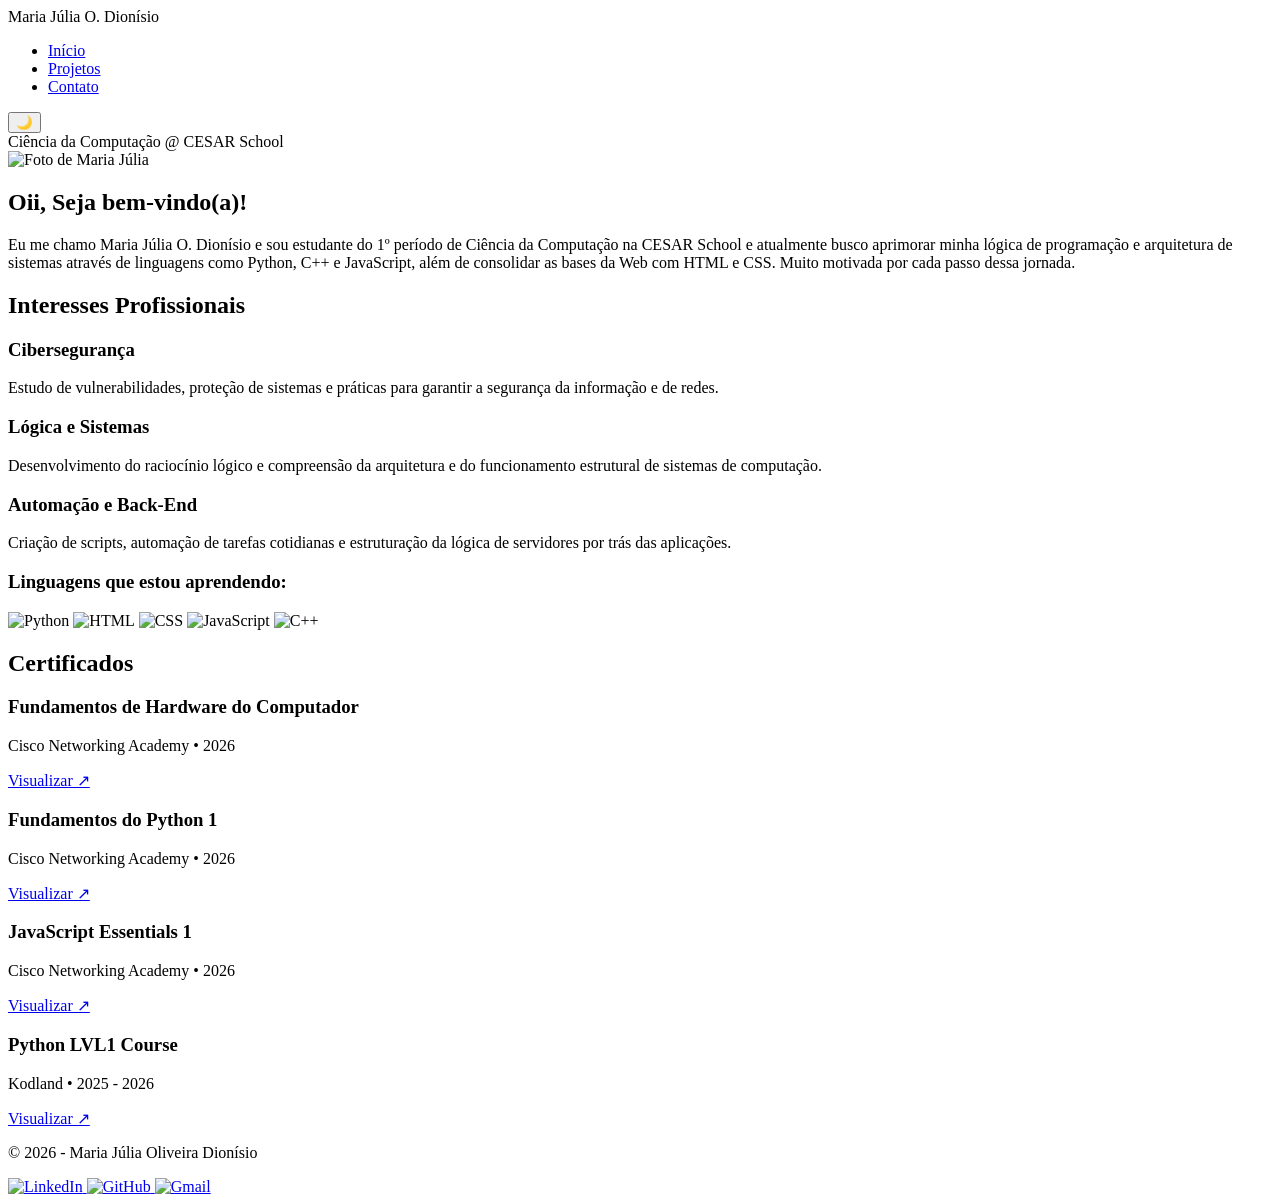
==== index.html @ 9691ad23 "Add files via upload" ====
<!DOCTYPE html>
<html lang="pt-BR">
<head>
    <meta charset="UTF-8">
    <script>
        if (localStorage.getItem('tema') === 'dark') {
            document.documentElement.classList.add('dark-mode');
        }
    </script>
    <meta name="viewport" content="width=device-width, initial-scale=1.0">
    <title>Portfólio | Maria Júlia</title>
    <link rel="stylesheet" href="style.css">
    <script src="script.js" defer></script>
</head>
<body>

    <header>
        <nav class="nav-container">
            <div class="logo">Maria Júlia O. Dionísio</div>
            <div class="nav-right">
                <ul class="nav-links">
                    <li><a href="index.html" class="active">Início</a></li>
                    <li><a href="projetos.html">Projetos</a></li>
                    <li><a href="inspiracoes.html">Contato</a></li>
                </ul>
                <button id="btn-tema" aria-label="Alternar tema">🌙</button>
            </div>
        </nav>
    </header>

    <main class="main-container">
        <section class="profile-section">
            <div class="card-postal">
                <div class="profile-header">
                    <span class="date-badge">Ciência da Computação @ CESAR School</span>
                </div>
                <div class="profile-content">
                    <div class="profile-flex-container">
                        <img src="perfil.png" alt="Foto de Maria Júlia" class="profile-pic">
                        <div class="profile-text">
                            <h1>Oii, Seja bem-vindo(a)!</h1>
                            <p>Eu me chamo Maria Júlia O. Dionísio e sou estudante do 1º período de Ciência da Computação na CESAR School e atualmente busco aprimorar minha lógica de programação e arquitetura de sistemas através de linguagens como Python, C++ e JavaScript, além de consolidar as bases da Web com HTML e CSS. Muito motivada por cada passo dessa jornada.</p>
                        </div>
                    </div>
                </div>
            </div>
        </section>

        <section class="interests-section">
            <h2>Interesses Profissionais</h2>
            <div class="grid-interests">
                <div class="interest-card">
                    <h3>Cibersegurança</h3>
                    <p>Estudo de vulnerabilidades, proteção de sistemas e práticas para garantir a segurança da informação e de redes.</p>
                </div>
                <div class="interest-card">
                    <h3>Lógica e Sistemas</h3>
                    <p>Desenvolvimento do raciocínio lógico e compreensão da arquitetura e do funcionamento estrutural de sistemas de computação.</p>
                </div>
                <div class="interest-card">
                    <h3>Automação e Back-End</h3>
                    <p>Criação de scripts, automação de tarefas cotidianas e estruturação da lógica de servidores por trás das aplicações.</p>
                </div>
            </div>

            <div class="languages-area">
                <h3>Linguagens que estou aprendendo:</h3>
                <div class="badges-container">
                    <img src="https://img.shields.io/badge/Python-ff85da?style=for-the-badge&logo=python&logoColor=white" alt="Python">
                    <img src="https://img.shields.io/badge/HTML-ff85da?style=for-the-badge&logo=html5&logoColor=white" alt="HTML">
                    <img src="https://img.shields.io/badge/CSS-ff85da?style=for-the-badge&logo=css&logoColor=white" alt="CSS">
                    <img src="https://img.shields.io/badge/JavaScript-ff85da?style=for-the-badge&logo=javascript&logoColor=white" alt="JavaScript">
                    <img src="https://img.shields.io/badge/C++-ff85da?style=for-the-badge&logo=c%2B%2B&logoColor=white" alt="C++">
                </div>
            </div>
        
        </section>

        <section class="certificates-section">
            <h2>Certificados</h2>
            <div class="certificates-container">
                <div class="certificate-card-item">
                    <div class="certificate-info">
                        <h3>Fundamentos de Hardware do Computador</h3>
                        <p class="certificate-issuer">Cisco Networking Academy • 2026</p>
                    </div>
                    <a href="https://drive.google.com/file/d/1EbUhBZGBvyGg0qUYEojS4xcCYmfsWQVs/view?usp=drive_link" target="_blank" rel="noopener" class="btn-view-certificate">
                        Visualizar ↗
                    </a>
                </div>
            </div>
            <div class="certificates-container">
                <div class="certificate-card-item">
                    <div class="certificate-info">
                        <h3>Fundamentos do Python 1</h3>
                        <p class="certificate-issuer">Cisco Networking Academy • 2026</p>
                    </div>
                    <a href="https://drive.google.com/file/d/1CWzSC3x9b-KXigH_ckTlij-XCElHQFoA/view?usp=drive_link" target="_blank" rel="noopener" class="btn-view-certificate">
                        Visualizar ↗
                    </a>
                </div>
            </div>
            <div class="certificates-container">
                <div class="certificate-card-item">
                    <div class="certificate-info">
                        <h3>JavaScript Essentials 1</h3>
                        <p class="certificate-issuer">Cisco Networking Academy • 2026</p>
                    </div>
                    <a href="https://drive.google.com/file/d/1dsOEQLe2zkEuUiN_R5UGCktlDC719PVi/view?usp=drive_link" target="_blank" rel="noopener" class="btn-view-certificate">
                        Visualizar ↗
                    </a>
                </div>
            </div>
            <div class="certificates-container">
                <div class="certificate-card-item">
                    <div class="certificate-info">
                        <h3>Python LVL1 Course</h3>
                        <p class="certificate-issuer">Kodland • 2025 - 2026</p>
                    </div>
                    <a href="https://drive.google.com/file/d/1z_MsQihWf6bysixoCpffGUwhlJtjdUtn/view?usp=drive_link" target="_blank" rel="noopener" class="btn-view-certificate">
                        Visualizar ↗
                    </a>
                </div>
            </div>


            
        </section>
        
    </main>

    <footer>
        <div class="footer-content">
            <p>&copy; 2026 - Maria Júlia Oliveira Dionísio</p>
            <div class="contact-links">
                <a href="https://www.linkedin.com/in/maria-júlia-oliveira-dionísio-2335a13b8" target="_blank" rel="noopener">
                    <img src="https://custom-icon-badges.demolab.com/badge/LinkedIn-ff85da?style=for-the-badge&logo=linkedin-white&logoColor=ff85da" alt="LinkedIn">
                </a>
                <a href="https://github.com/mariajuliadionisio" target="_blank" rel="noopener">
                    <img src="https://img.shields.io/badge/GitHub-ff85da?style=for-the-badge&logo=github&logoColor=white" alt="GitHub">
                </a>
                <a href="mailto:mariajuliadionisio@gmail.com">
                    <img src="https://img.shields.io/badge/Gmail-ff85da?style=for-the-badge&logo=gmail&logoColor=white" alt="Gmail">
                </a>
            </div>
        </div>
    </footer>

</body>
</html>
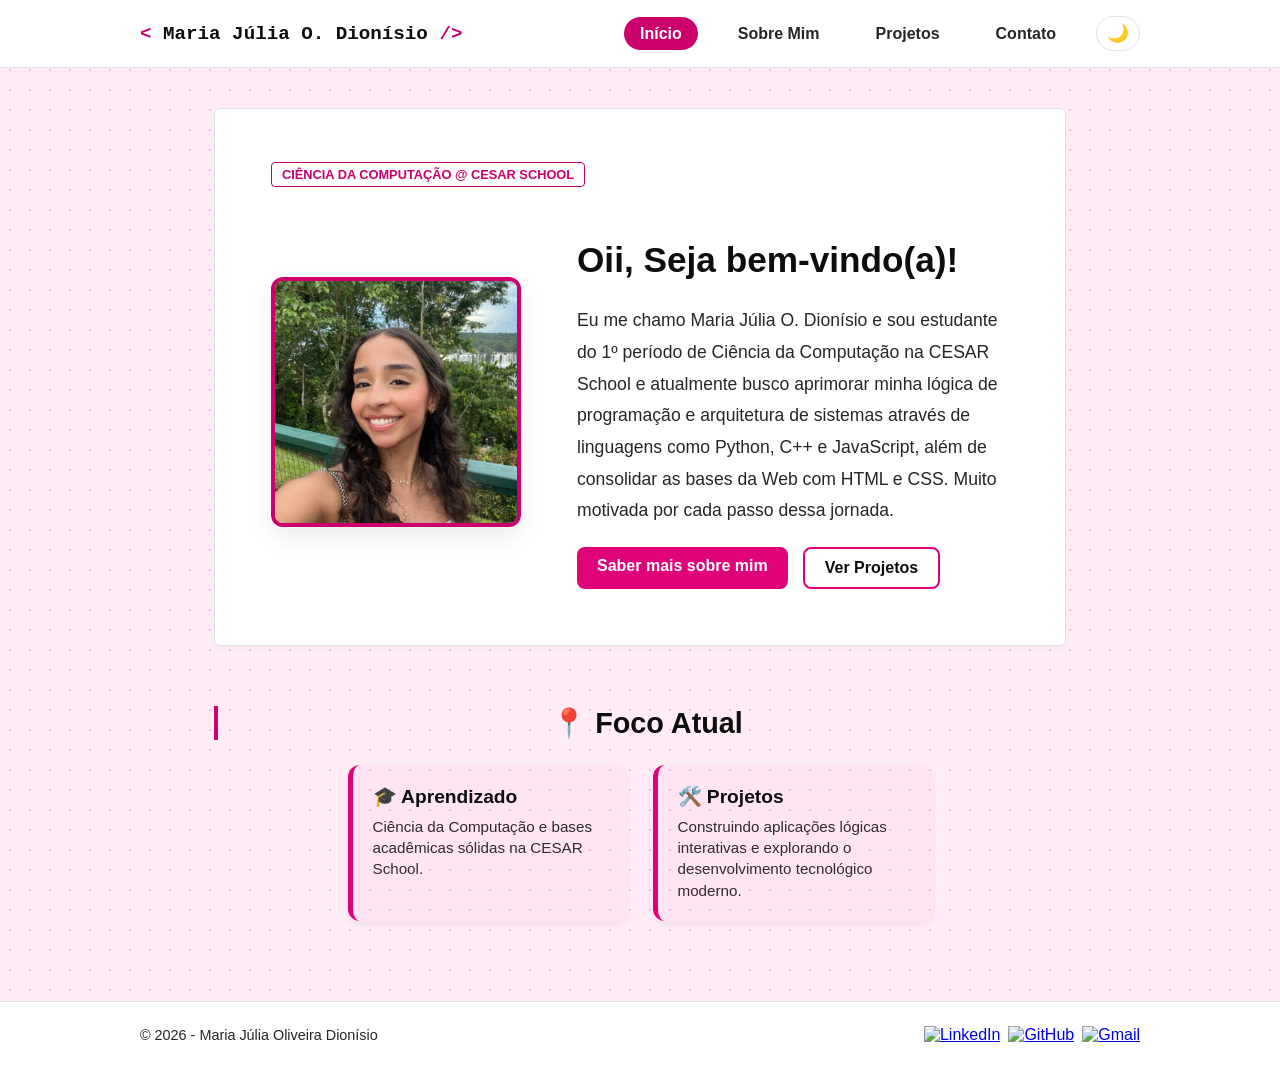
==== commit 0907f46a: "Add files via upload Ajustes visuais e adição de links de projetos" ====
--- a/index.html
+++ b/index.html
@@ -20,6 +20,7 @@
             <div class="nav-right">
                 <ul class="nav-links">
                     <li><a href="index.html" class="active">Início</a></li>
+                    <li><a href="sobre.html">Sobre Mim</a></li>
                     <li><a href="projetos.html">Projetos</a></li>
                     <li><a href="inspiracoes.html">Contato</a></li>
                 </ul>
@@ -40,93 +41,30 @@
                         <div class="profile-text">
                             <h1>Oii, Seja bem-vindo(a)!</h1>
                             <p>Eu me chamo Maria Júlia O. Dionísio e sou estudante do 1º período de Ciência da Computação na CESAR School e atualmente busco aprimorar minha lógica de programação e arquitetura de sistemas através de linguagens como Python, C++ e JavaScript, além de consolidar as bases da Web com HTML e CSS. Muito motivada por cada passo dessa jornada.</p>
+                            
+                            <div class="profile-buttons">
+                                <a href="sobre.html" class="btn-primary">Saber mais sobre mim</a>
+                                <a href="projetos.html" class="btn-secondary">Ver Projetos</a>
+                            </div>
                         </div>
                     </div>
                 </div>
             </div>
         </section>
 
-        <section class="interests-section">
-            <h2>Interesses Profissionais</h2>
-            <div class="grid-interests">
-                <div class="interest-card">
-                    <h3>Cibersegurança</h3>
-                    <p>Estudo de vulnerabilidades, proteção de sistemas e práticas para garantir a segurança da informação e de redes.</p>
+        <section class="quick-status-section">
+            <h2>📍 Foco Atual</h2>
+            <div class="status-grid">
+                <div class="status-card">
+                    <h3>🎓 Aprendizado</h3>
+                    <p>Ciência da Computação e bases acadêmicas sólidas na CESAR School.</p>
                 </div>
-                <div class="interest-card">
-                    <h3>Lógica e Sistemas</h3>
-                    <p>Desenvolvimento do raciocínio lógico e compreensão da arquitetura e do funcionamento estrutural de sistemas de computação.</p>
-                </div>
-                <div class="interest-card">
-                    <h3>Automação e Back-End</h3>
-                    <p>Criação de scripts, automação de tarefas cotidianas e estruturação da lógica de servidores por trás das aplicações.</p>
+                <div class="status-card">
+                    <h3>🛠️ Projetos</h3>
+                    <p>Construindo aplicações lógicas interativas e explorando o desenvolvimento tecnológico moderno.</p>
                 </div>
             </div>
-
-            <div class="languages-area">
-                <h3>Linguagens que estou aprendendo:</h3>
-                <div class="badges-container">
-                    <img src="https://img.shields.io/badge/Python-ff85da?style=for-the-badge&logo=python&logoColor=white" alt="Python">
-                    <img src="https://img.shields.io/badge/HTML-ff85da?style=for-the-badge&logo=html5&logoColor=white" alt="HTML">
-                    <img src="https://img.shields.io/badge/CSS-ff85da?style=for-the-badge&logo=css&logoColor=white" alt="CSS">
-                    <img src="https://img.shields.io/badge/JavaScript-ff85da?style=for-the-badge&logo=javascript&logoColor=white" alt="JavaScript">
-                    <img src="https://img.shields.io/badge/C++-ff85da?style=for-the-badge&logo=c%2B%2B&logoColor=white" alt="C++">
-                </div>
-            </div>
-        
         </section>
-
-        <section class="certificates-section">
-            <h2>Certificados</h2>
-            <div class="certificates-container">
-                <div class="certificate-card-item">
-                    <div class="certificate-info">
-                        <h3>Fundamentos de Hardware do Computador</h3>
-                        <p class="certificate-issuer">Cisco Networking Academy • 2026</p>
-                    </div>
-                    <a href="https://drive.google.com/file/d/1EbUhBZGBvyGg0qUYEojS4xcCYmfsWQVs/view?usp=drive_link" target="_blank" rel="noopener" class="btn-view-certificate">
-                        Visualizar ↗
-                    </a>
-                </div>
-            </div>
-            <div class="certificates-container">
-                <div class="certificate-card-item">
-                    <div class="certificate-info">
-                        <h3>Fundamentos do Python 1</h3>
-                        <p class="certificate-issuer">Cisco Networking Academy • 2026</p>
-                    </div>
-                    <a href="https://drive.google.com/file/d/1CWzSC3x9b-KXigH_ckTlij-XCElHQFoA/view?usp=drive_link" target="_blank" rel="noopener" class="btn-view-certificate">
-                        Visualizar ↗
-                    </a>
-                </div>
-            </div>
-            <div class="certificates-container">
-                <div class="certificate-card-item">
-                    <div class="certificate-info">
-                        <h3>JavaScript Essentials 1</h3>
-                        <p class="certificate-issuer">Cisco Networking Academy • 2026</p>
-                    </div>
-                    <a href="https://drive.google.com/file/d/1dsOEQLe2zkEuUiN_R5UGCktlDC719PVi/view?usp=drive_link" target="_blank" rel="noopener" class="btn-view-certificate">
-                        Visualizar ↗
-                    </a>
-                </div>
-            </div>
-            <div class="certificates-container">
-                <div class="certificate-card-item">
-                    <div class="certificate-info">
-                        <h3>Python LVL1 Course</h3>
-                        <p class="certificate-issuer">Kodland • 2025 - 2026</p>
-                    </div>
-                    <a href="https://drive.google.com/file/d/1z_MsQihWf6bysixoCpffGUwhlJtjdUtn/view?usp=drive_link" target="_blank" rel="noopener" class="btn-view-certificate">
-                        Visualizar ↗
-                    </a>
-                </div>
-            </div>
-
-
-            
-        </section>
-        
     </main>
 
     <footer>
@@ -139,7 +77,7 @@
                 <a href="https://github.com/mariajuliadionisio" target="_blank" rel="noopener">
                     <img src="https://img.shields.io/badge/GitHub-ff85da?style=for-the-badge&logo=github&logoColor=white" alt="GitHub">
                 </a>
-                <a href="mailto:mariajuliadionisio@gmail.com">
+                <a href="mailto:mjulia.dionisio@gmail.com">
                     <img src="https://img.shields.io/badge/Gmail-ff85da?style=for-the-badge&logo=gmail&logoColor=white" alt="Gmail">
                 </a>
             </div>
--- a/style.css
+++ b/style.css
@@ -0,0 +1,652 @@
+:root {
+    --bg-principal: #f8f9fa;
+    --bg-card: #ffffff;
+    --texto-principal: #0d0d0d;
+    --texto-secundario: #262626;
+    --borda: #dee2e6;
+    --destaque: #cc006d;
+}
+
+html.dark-mode {
+    --bg-principal: #121212;
+    --bg-card: #1e1e1e;
+    --texto-principal: #f8f9fa;
+    --texto-secundario: #a0a0a0;
+    --borda: #333333;
+}
+
+* {
+    margin: 0;
+    padding: 0;
+    box-sizing: border-box;
+    font-family: 'Segoe UI', Tahoma, Geneva, Verdana, sans-serif;
+    transition: background-color 0.25s ease, color 0.25s ease, border-color 0.25s ease; 
+}
+
+
+:root {
+    --bg-principal: #ffecf6;
+    --dot-color: #ffc1e2; 
+}
+
+html.dark-mode {
+    --bg-principal: #121212;
+    --dot-color: #70003c; 
+}
+
+body {
+    background-color: var(--bg-principal);
+    background-image: radial-gradient(var(--dot-color) 1px, transparent 1px);
+    background-size: 20px 20px; 
+    color: var(--texto-principal);
+    display: flex;
+    flex-direction: column;
+    min-height: 100vh;
+}
+
+header {
+    background-color: var(--bg-card);
+    border-bottom: 1px solid var(--borda);
+    padding: 1rem 2rem;
+}
+
+.nav-container {
+    display: flex;
+    justify-content: space-between;
+    align-items: center;
+    max-width: 1000px;
+    margin: 0 auto;
+}
+
+.nav-links a {
+    text-decoration: none;
+    color: var(--texto-secundario);
+    font-weight: 600;
+    padding: 8px 16px;
+    border-radius: 20px; 
+    transition: all 0.2s ease;
+}
+
+
+.nav-links a:hover, .nav-links a.active {
+    color: #ffffff !important;
+    background-color: var(--destaque); 
+}
+
+.nav-right {
+    display: flex;
+    align-items: center;
+    gap: 1.5rem;
+}
+
+.nav-links {
+    display: flex;
+    list-style: none;
+    gap: 1.5rem;
+}
+
+.logo {
+    font-family: 'Courier New', Courier, monospace; 
+    font-weight: 700;
+    font-size: 1.2rem;
+    color: var(--texto-principal);
+}
+
+.logo::before {
+    content: "< ";
+    color: var(--destaque);
+}
+
+.logo::after {
+    content: " />";
+    color: var(--destaque);
+}
+.nav-links a:hover, .nav-links a.active {
+    color: var(--destaque);
+}
+
+#btn-tema {
+    background: none;
+    border: 1px solid var(--borda);
+    font-size: 1.1rem;
+    cursor: pointer;
+    padding: 6px 10px;
+    border-radius: 20px;
+    display: flex;
+    align-items: center;
+    justify-content: center;
+}
+
+#btn-tema:hover {
+    transform: scale(1.05);
+}
+
+.main-container {
+    flex: 1;
+    max-width: 900px;
+    width: 100%;
+    margin: 2.5rem auto;
+    padding: 0 1.5rem;
+}
+
+.card-postal {
+    background-color: var(--bg-card);
+    border: 1px solid var(--borda);
+    padding: 2.5rem;
+    border-radius: 6px;
+    box-shadow: 0 4px 6px rgba(0,0,0,0.02);
+    margin-bottom: 2.5rem;
+}
+
+.date-badge {
+    font-size: 0.8rem;
+    color: var(--destaque);
+    font-weight: 600;
+    border: 1px solid var(--destaque);
+    padding: 4px 10px;
+    border-radius: 4px;
+    text-transform: uppercase;
+}
+
+.profile-content h1 {
+    margin: 1.5rem 0 1rem 0;
+    font-size: 2rem;
+    color: var(--texto-principal);
+}
+
+.profile-content p {
+    line-height: 1.6;
+    color: var(--texto-secundario);
+}
+
+h2 {
+    color: var(--texto-principal);
+    font-size: 1.5rem;
+    margin-bottom: 1.5rem;
+    border-left: 4px solid var(--destaque);
+    padding-left: 10px;
+}
+
+.grid-interests {
+    display: flex;
+    flex-direction: column;
+    gap: 1rem;
+    margin-bottom: 2.5rem;
+}
+
+.interest-card, .project-card-main {
+    background-color: var(--bg-card);
+    padding: 1.5rem;
+    border-radius: 6px;
+    border: 1px solid var(--borda);
+    box-shadow: 0 2px 4px rgba(0,0,0,0.01);
+}
+
+.interest-card h3 {
+    margin-bottom: 0.5rem;
+    color: var(--destaque);
+    font-size: 1.15rem;
+}
+
+.interest-card p, .project-card-main p {
+    color: var(--texto-secundario);
+    line-height: 1.5;
+}
+
+.languages-area {
+    background-color: var(--bg-card);
+    padding: 1.5rem;
+    border-radius: 6px;
+    border: 1px solid var(--borda);
+    margin-bottom: 2.5rem;
+}
+
+.languages-area h3 {
+    font-size: 1.1rem;
+    margin-bottom: 1rem;
+    color: var(--texto-principal);
+}
+
+.badges-container {
+    display: flex;
+    flex-wrap: wrap;
+    gap: 0.5rem;
+}
+
+.project-tag {
+    font-weight: 600;
+    font-size: 0.85rem;
+    color: var(--texto-secundario);
+}
+
+.project-card-main hr {
+    margin: 1rem 0;
+    border: 0;
+    border-top: 1px solid var(--borda);
+}
+
+blockquote {
+    background-color: var(--borda);
+    padding: 1.5rem;
+    border-left: 4px solid var(--texto-secundario);
+    font-style: italic;
+    border-radius: 0 6px 6px 0;
+    margin-bottom: 1.5rem;
+    color: var(--texto-principal);
+}
+
+blockquote cite {
+    display: block;
+    margin-top: 0.5rem;
+    font-weight: 600;
+    color: var(--texto-secundario);
+}
+
+.study-links {
+    padding-left: 1.25rem;
+}
+
+.study-links li {
+    margin-bottom: 0.75rem;
+    color: var(--texto-secundario);
+}
+
+.study-links a {
+    color: var(--destaque);
+    text-decoration: none;
+    font-weight: 500;
+}
+
+.study-links a:hover {
+    text-decoration: underline;
+}
+
+.interactive-area {
+    text-align: center;
+    margin-top: 2rem;
+}
+
+#btn-mensagem {
+    background-color: var(--texto-principal);
+    color: var(--bg-card);
+    border: none;
+    padding: 0.75rem 1.5rem;
+    cursor: pointer;
+    border-radius: 4px;
+    font-weight: 600;
+}
+
+#btn-mensagem:hover {
+    background-color: var(--destaque);
+    color: #ffffff;
+}
+
+#mensagem-dinamica {
+    margin-top: 1.2rem;
+    font-style: italic;
+    color: var(--texto-secundario);
+    min-height: 24px;
+}
+
+footer {
+    background-color: var(--bg-card);
+    border-top: 1px solid var(--borda);
+    padding: 1.5rem 2rem;
+    margin-top: auto;
+}
+
+.footer-content {
+    display: flex;
+    justify-content: space-between;
+    align-items: center;
+    max-width: 1000px;
+    margin: 0 auto;
+    flex-wrap: wrap;
+    gap: 1rem;
+}
+
+.footer-content p {
+    font-size: 0.9rem;
+    color: var(--texto-secundario);
+}
+
+.contact-links {
+    display: flex;
+    gap: 0.5rem;
+}
+
+
+.certificates-section {
+    margin-top: 2.5rem;
+    margin-bottom: 2.5rem;
+}
+
+.certificates-container {
+    display: flex;
+    flex-direction: column;
+    gap: 1rem;
+}
+
+.certificate-card-item {
+    background-color: var(--bg-card);
+    border: 1px solid var(--borda);
+    padding: 1.2rem 1.5rem;
+    border-radius: 6px;
+    display: flex;
+    justify-content: space-between;
+    align-items: center;
+    box-shadow: 0 2px 4px rgba(0,0,0,0.01);
+    flex-wrap: wrap;
+    gap: 1rem;
+}
+
+.certificate-info h3 {
+    font-size: 1.1rem;
+    color: var(--texto-principal);
+    font-weight: 600;
+}
+
+.certificate-issuer {
+    font-size: 0.85rem;
+    color: var(--texto-secundario);
+    margin-top: 0.25rem;
+}
+
+.btn-view-certificate {
+    text-decoration: none;
+    padding: 0.5rem 1rem;
+    font-size: 0.85rem;
+    font-weight: 600;
+    border-radius: 4px;
+    border: 1px solid var(--borda);
+    
+    background-color: var(--bg-principal); 
+    color: var(--texto-principal);
+    
+    display: inline-flex;
+    align-items: center;
+    justify-content: center;
+    transition: all 0.2s ease;
+}
+
+.btn-view-certificate:hover {
+    background-color: var(--destaque); 
+    color: #ffffff;                    
+    border-color: var(--destaque);
+}
+
+.profile-flex-container {
+    display: flex;
+    align-items: center;
+    gap: 3.5rem;         
+    flex-wrap: wrap;    
+    margin-top: 2rem;    
+}
+
+.profile-pic {
+    width: 250px;        
+    height: 250px;      
+    border-radius: 12px; 
+    object-fit: cover;   
+    border: 4px solid var(--destaque); 
+    box-shadow: 0 10px 25px rgba(0,0,0,0.08); 
+    transition: transform 0.3s ease, box-shadow 0.3s ease;
+}
+
+.profile-pic:hover {
+    transform: translateY(-5px); 
+    box-shadow: 0 15px 30px rgba(0,0,0,0.15); 
+}
+
+.profile-text {
+    flex: 1;            
+    min-width: 300px;    
+}
+
+.profile-text h1 {
+    font-size: 2.2rem;
+    margin-bottom: 1.5rem; 
+    line-height: 1.2;
+    color: var(--texto-principal);
+}
+
+.profile-text p {
+    font-size: 1.1rem;
+    line-height: 1.8;      
+    color: var(--texto-secundario);
+    text-align: left;
+}
+
+.card-postal {
+    padding: 3.5rem !important; 
+}
+
+.contact-section-container {
+    background-color: var(--bg-card);
+    border: 1px solid var(--borda);
+    padding: 3.5rem;
+    border-radius: 8px;
+    box-shadow: 0 4px 15px rgba(0,0,0,0.02);
+    display: flex;
+    gap: 4rem;
+    flex-wrap: wrap;
+    align-items: flex-start;
+}
+
+.contact-info-side, .contact-form-side {
+    flex: 1;
+    min-width: 320px;
+}
+
+.contact-badge {
+    font-size: 0.75rem;
+    color: var(--destaque);
+    font-weight: 700;
+    border: 1px solid var(--destaque);
+    padding: 4px 12px;
+    border-radius: 4px;
+    text-transform: uppercase;
+    display: inline-block;
+    margin-bottom: 1.5rem;
+}
+
+.contact-title {
+    font-size: 2.3rem;
+    font-weight: 700;
+    color: var(--texto-principal);
+    border-left: 5px solid var(--destaque);
+    padding-left: 15px;
+    margin-bottom: 1.5rem;
+    line-height: 1.1;
+}
+
+.contact-description {
+    font-size: 1.05rem;
+    line-height: 1.7;
+    color: var(--texto-secundario);
+    margin-bottom: 2rem;
+}
+
+.contact-buttons-grid {
+    display: flex;
+    flex-direction: column;
+    gap: 0.6rem;
+    max-width: 140px;
+}
+
+.btn-social {
+    display: flex;
+    align-items: center;
+    justify-content: flex-start;
+    gap: 0.5rem;
+    background-color: #ff85da;
+    color: #212529 !important;
+    text-decoration: none;
+    font-weight: 700;
+    font-size: 0.75rem;
+    padding: 6px 10px;
+    border-radius: 3px;
+    letter-spacing: 0.5px;
+    transition: transform 0.2s ease, filter 0.2s ease;
+}
+
+.icon-social {
+    width: 16px;
+    height: 16px;
+    fill: #ffffff;
+}
+
+.btn-social:hover {
+    transform: translateY(-1px);
+    filter: brightness(0.95);
+}
+
+.contact-form {
+    display: flex;
+    flex-direction: column;
+    gap: 1.25rem;
+}
+
+.form-group {
+    display: flex;
+    flex-direction: column;
+    gap: 0.5rem;
+}
+
+.form-group label {
+    font-size: 0.95rem;
+    font-weight: 600;
+    color: var(--texto-principal);
+}
+
+.contact-form input,
+.contact-form select,
+.contact-form textarea {
+    width: 100%;
+    background-color: #f1f1f1;
+    border: 1px solid #e2e2e2;
+    border-radius: 6px;
+    padding: 0.85rem 1rem;
+    font-size: 0.95rem;
+    color: #212529;
+    outline: none;
+    transition: border-color 0.2s ease;
+}
+
+html.dark-mode .contact-form input,
+html.dark-mode .contact-form select,
+html.dark-mode .contact-form textarea {
+    background-color: #2a2a2a;
+    border-color: #3a3a3a;
+    color: #ffffff;
+}
+
+.contact-form input::placeholder,
+.contact-form textarea::placeholder {
+    color: #8c8c8c;
+}
+
+.contact-form input:focus,
+.contact-form select:focus,
+.contact-form textarea:focus {
+    border-color: var(--destaque);
+}
+
+.btn-submit-form {
+    background-color: var(--destaque);
+    color: #ffffff;
+    border: none;
+    padding: 0.9rem;
+    border-radius: 6px;
+    font-size: 1rem;
+    font-weight: 600;
+    cursor: pointer;
+    transition: filter 0.2s ease, transform 0.1s ease;
+    margin-top: 0.5rem;
+}
+
+.btn-submit-form:hover {
+    filter: brightness(1.1);
+}
+
+.btn-submit-form:active {
+    transform: scale(0.98);
+}
+
+.interests-section {
+    margin-top: 40px; 
+}
+
+.profile-buttons {
+    margin-top: 20px;
+    display: flex;
+    gap: 15px;
+}
+
+.profile-buttons .btn-primary {
+    background-color: #e00279;
+    color: white;
+    padding: 10px 20px;
+    border-radius: 8px;
+    text-decoration: none;
+    font-weight: bold;
+    transition: opacity 0.2s;
+}
+
+.profile-buttons .btn-secondary {
+    border: 2px solid #e00279;
+    color: var(--text-color); 
+    padding: 10px 20px;
+    border-radius: 8px;
+    text-decoration: none;
+    font-weight: bold;
+    transition: background-color 0.2s;
+}
+
+.profile-buttons a:hover {
+    opacity: 0.9;
+}
+
+
+.quick-status-section {
+    margin-top: 60px;
+    margin-bottom: 40px;
+    text-align: center;
+}
+
+.quick-status-section h2 {
+    font-size: 1.8rem;
+    margin-bottom: 25px;
+}
+
+.status-grid {
+    display: flex;
+    justify-content: center;
+    gap: 25px;
+    flex-wrap: wrap;
+}
+
+.status-card {
+    background: rgba(255, 133, 218, 0.08); 
+    padding: 20px;
+    border-radius: 12px;
+    width: 280px;
+    text-align: left;
+    border-left: 5px solid #e00279; 
+    box-shadow: 0 4px 6px rgba(0, 0, 0, 0.05);
+}
+
+.status-card h3 {
+    margin-bottom: 8px;
+    font-size: 1.2rem;
+}
+
+.status-card p {
+    font-size: 0.95rem;
+    line-height: 1.4;
+    opacity: 0.85;
+}
+
+.project-details h1 {
+    margin-bottom: 2rem; 
+}
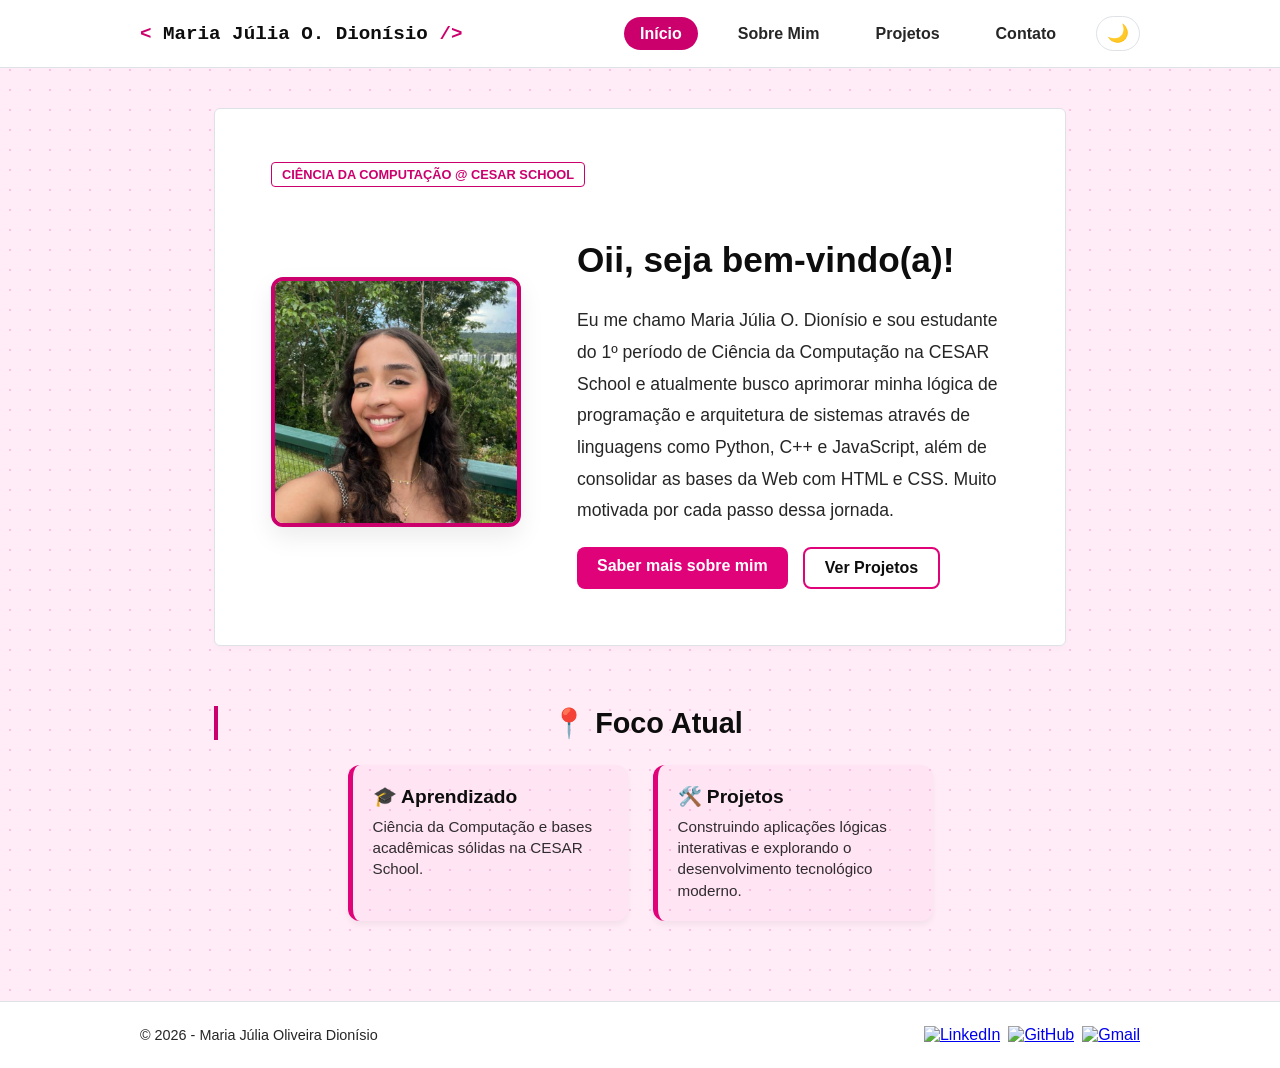
==== commit a310b2fb: "Add files via upload Correção de texto." ====
--- a/index.html
+++ b/index.html
@@ -39,7 +39,7 @@
                     <div class="profile-flex-container">
                         <img src="perfil.png" alt="Foto de Maria Júlia" class="profile-pic">
                         <div class="profile-text">
-                            <h1>Oii, Seja bem-vindo(a)!</h1>
+                            <h1>Oii, seja bem-vindo(a)!</h1>
                             <p>Eu me chamo Maria Júlia O. Dionísio e sou estudante do 1º período de Ciência da Computação na CESAR School e atualmente busco aprimorar minha lógica de programação e arquitetura de sistemas através de linguagens como Python, C++ e JavaScript, além de consolidar as bases da Web com HTML e CSS. Muito motivada por cada passo dessa jornada.</p>
                             
                             <div class="profile-buttons">
@@ -71,7 +71,7 @@
         <div class="footer-content">
             <p>&copy; 2026 - Maria Júlia Oliveira Dionísio</p>
             <div class="contact-links">
-                <a href="https://www.linkedin.com/in/maria-júlia-oliveira-dionísio-2335a13b8" target="_blank" rel="noopener">
+                <a href="https://www.linkedin.com/in/maria-julia-oliveira-dionisio" target="_blank" rel="noopener">
                     <img src="https://custom-icon-badges.demolab.com/badge/LinkedIn-ff85da?style=for-the-badge&logo=linkedin-white&logoColor=ff85da" alt="LinkedIn">
                 </a>
                 <a href="https://github.com/mariajuliadionisio" target="_blank" rel="noopener">
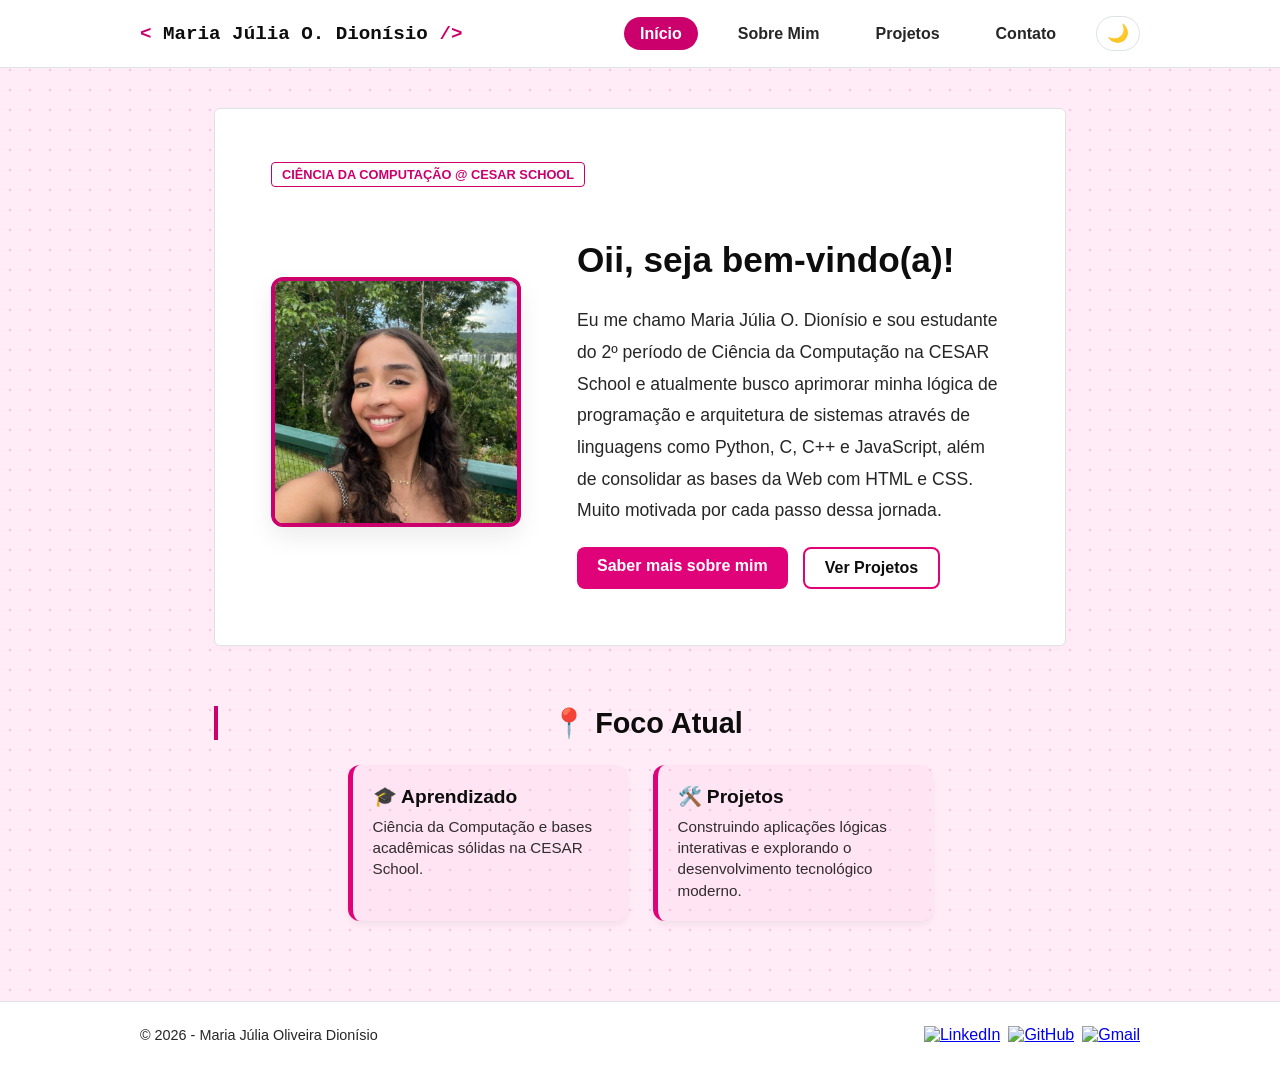
==== commit c9f2bbbd: "Revise profile details and update course period Updated profile information and corrected course per" ====
--- a/index.html
+++ b/index.html
@@ -40,7 +40,7 @@
                         <img src="perfil.png" alt="Foto de Maria Júlia" class="profile-pic">
                         <div class="profile-text">
                             <h1>Oii, seja bem-vindo(a)!</h1>
-                            <p>Eu me chamo Maria Júlia O. Dionísio e sou estudante do 1º período de Ciência da Computação na CESAR School e atualmente busco aprimorar minha lógica de programação e arquitetura de sistemas através de linguagens como Python, C++ e JavaScript, além de consolidar as bases da Web com HTML e CSS. Muito motivada por cada passo dessa jornada.</p>
+                            <p>Eu me chamo Maria Júlia O. Dionísio e sou estudante do 2º período de Ciência da Computação na CESAR School e atualmente busco aprimorar minha lógica de programação e arquitetura de sistemas através de linguagens como Python, C, C++ e JavaScript, além de consolidar as bases da Web com HTML e CSS. Muito motivada por cada passo dessa jornada.</p>
                             
                             <div class="profile-buttons">
                                 <a href="sobre.html" class="btn-primary">Saber mais sobre mim</a>
@@ -85,4 +85,4 @@
     </footer>
 
 </body>
-</html>+</html>
